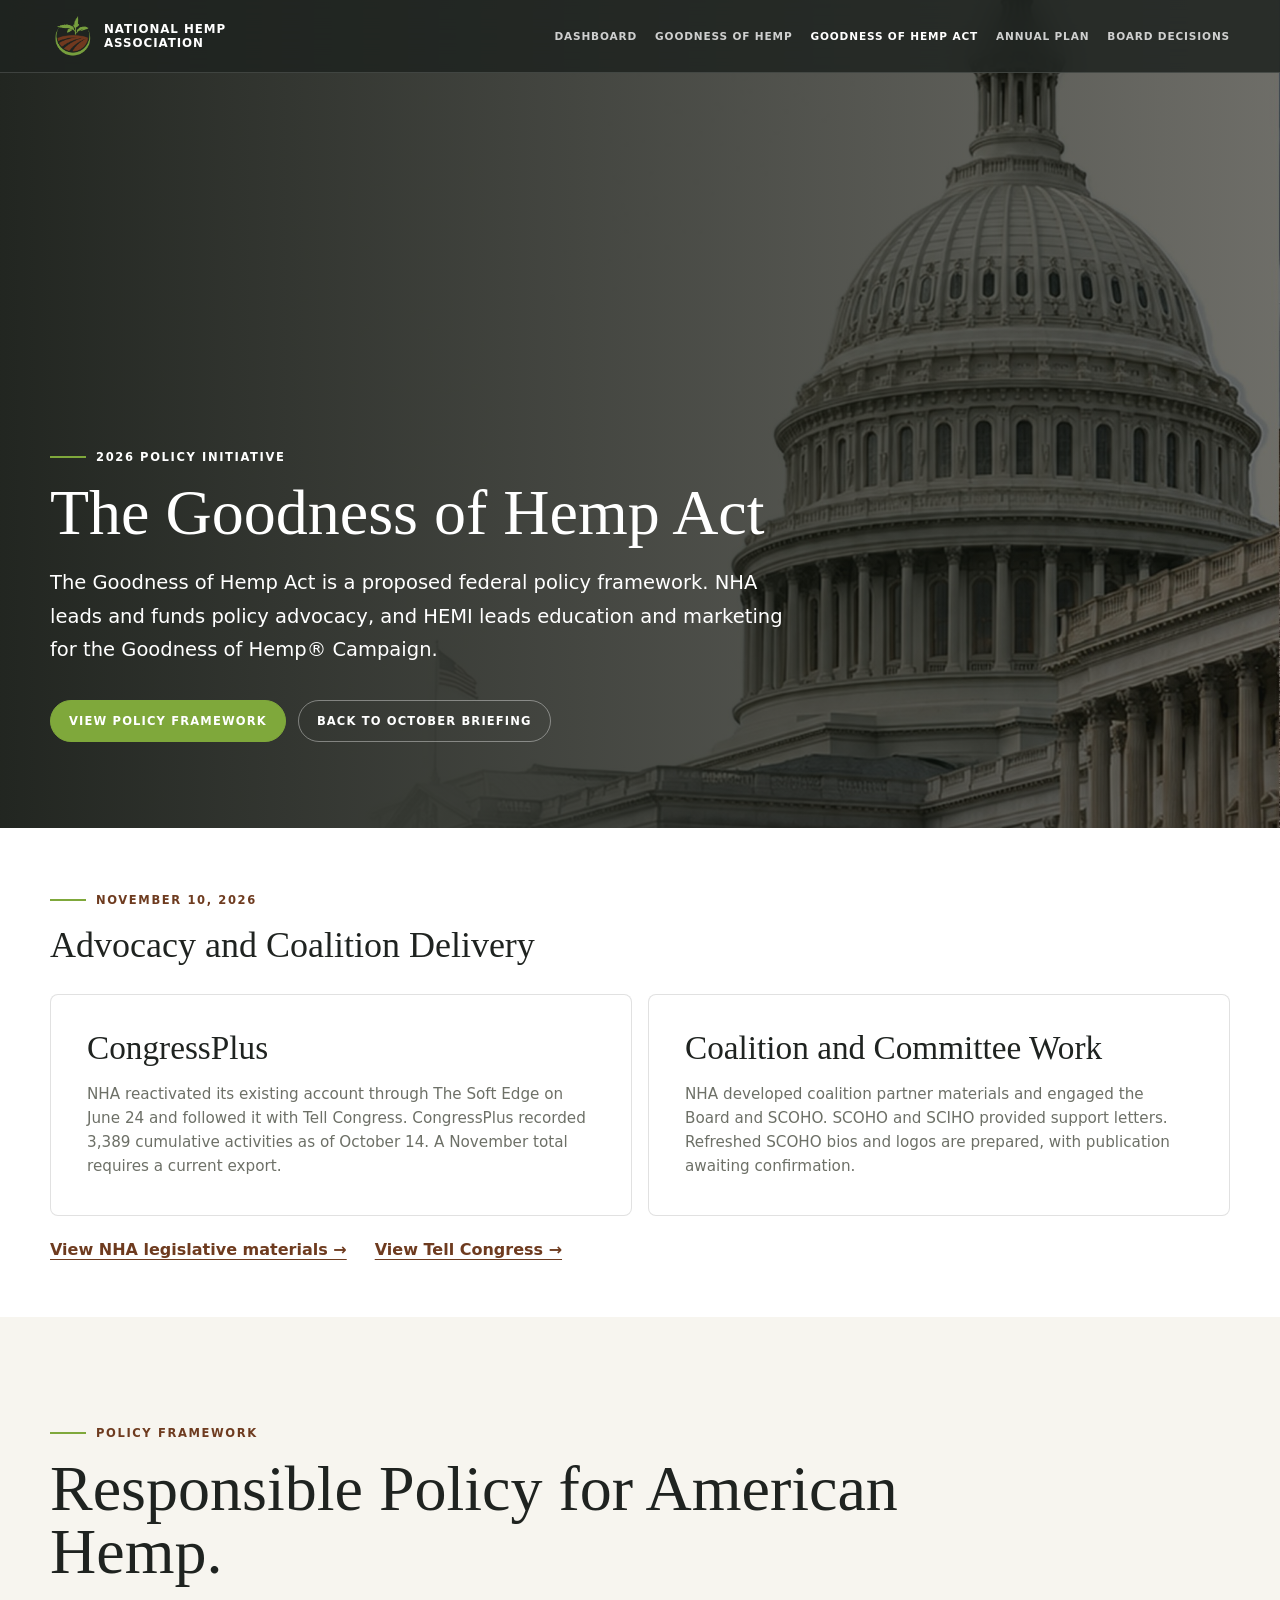
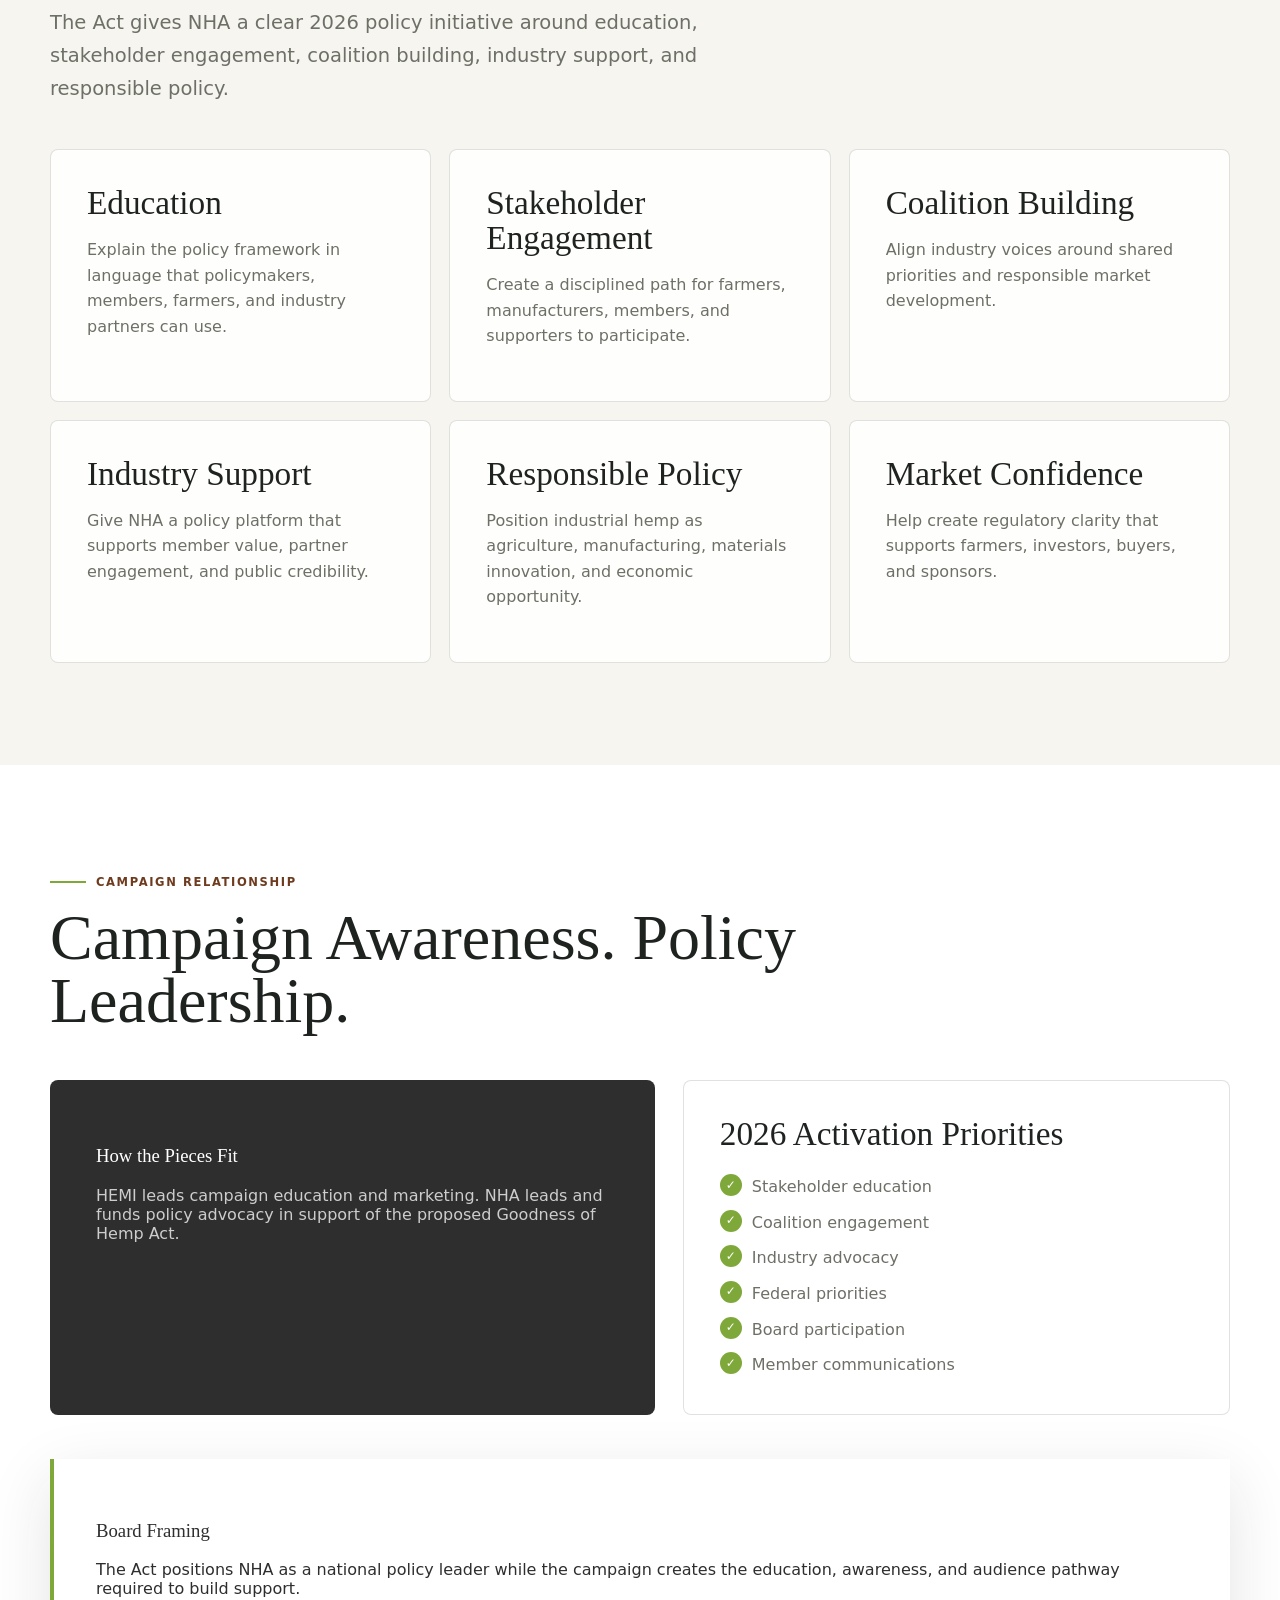
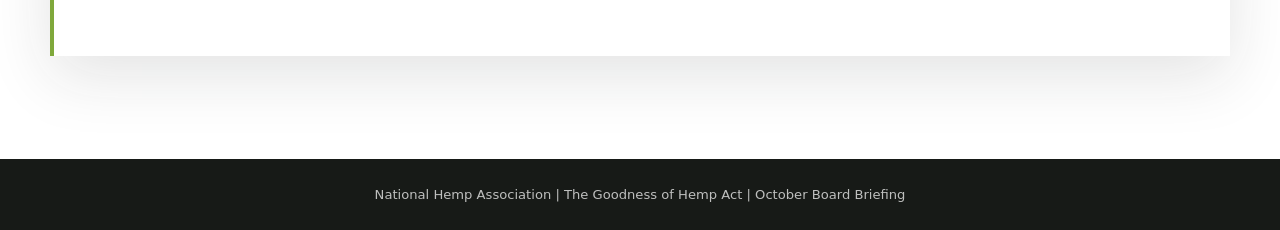
==== goodness-of-hemp-act.html @ dc33dfb2 "Create NHA October board briefing" ====
<!doctype html>
<html lang="en">
<head>
  <meta charset="utf-8">
  <meta name="viewport" content="width=device-width, initial-scale=1">
  <meta name="description" content="National Hemp Association Goodness of Hemp Act policy initiative.">
  <title>The Goodness of Hemp Act | NHA 2026 October Board Briefing</title>
  <link rel="stylesheet" href="october.css">
  <style>
    :root {
      --brown: #6e3b1f;
      --green: #7fa83b;
      --cream: #f7f5ef;
      --white: #ffffff;
      --charcoal: #2e2e2e;
      --ink: #1f2320;
      --muted: #6d7067;
      --line: rgba(46, 46, 46, 0.14);
      --blue: #233a4d;
      --shadow: 0 20px 60px rgba(31, 35, 32, 0.12);
      --radius: 8px;
    }

    * {
      box-sizing: border-box;
    }

    html {
      scroll-behavior: smooth;
      scroll-padding-top: 88px;
    }

    body {
      margin: 0;
      color: var(--charcoal);
      background: var(--cream);
      font-family: Inter, ui-sans-serif, system-ui, -apple-system, BlinkMacSystemFont, "Segoe UI", sans-serif;
    }

    a {
      color: inherit;
      text-decoration: none;
    }

    h1,
    h2,
    h3 {
      font-family: Georgia, Cambria, "Times New Roman", serif;
      font-weight: 500;
      letter-spacing: 0;
    }

    .top-nav {
      position: fixed;
      z-index: 50;
      top: 0;
      right: 0;
      left: 0;
      border-bottom: 1px solid rgba(255, 255, 255, 0.14);
      background: rgba(31, 35, 32, 0.86);
      color: var(--white);
      backdrop-filter: blur(16px);
    }

    .nav-inner {
      display: flex;
      align-items: center;
      justify-content: space-between;
      width: min(1180px, calc(100% - 32px));
      min-height: 72px;
      margin: 0 auto;
      gap: 20px;
    }

    .brand-lockup {
      display: inline-flex;
      align-items: center;
      gap: 12px;
      min-width: max-content;
      font-size: 0.74rem;
      font-weight: 900;
      letter-spacing: 0.08em;
      line-height: 1.2;
      text-transform: uppercase;
    }

    .brand-lockup img {
      width: 42px;
      height: 42px;
      object-fit: contain;
    }

    .nav-links {
      display: flex;
      gap: 18px;
      font-size: 0.66rem;
      font-weight: 900;
      letter-spacing: 0.08em;
      text-transform: uppercase;
    }

    .nav-links a {
      opacity: 0.78;
    }

    .nav-links a:hover,
    .nav-links a.active {
      opacity: 1;
    }

    .section {
      padding: clamp(76px, 8vw, 118px) 0;
    }

    .section-inner {
      width: min(1180px, calc(100% - 40px));
      margin: 0 auto;
    }

    .section-kicker {
      display: inline-flex;
      align-items: center;
      gap: 10px;
      margin-bottom: 18px;
      color: var(--brown);
      font-size: 0.72rem;
      font-weight: 900;
      letter-spacing: 0.14em;
      text-transform: uppercase;
    }

    .section-kicker::before {
      display: block;
      width: 36px;
      height: 2px;
      content: "";
      background: var(--green);
    }

    .section-title {
      max-width: 880px;
      margin: 0;
      color: var(--ink);
      font-size: clamp(2.25rem, 5vw, 5.4rem);
      line-height: 0.98;
    }

    .section-subtitle {
      max-width: 760px;
      margin: 22px 0 0;
      color: var(--muted);
      font-size: clamp(1rem, 1.7vw, 1.22rem);
      line-height: 1.7;
    }

    .hero {
      display: grid;
      min-height: 92svh;
      align-items: end;
      color: var(--white);
      background:
        linear-gradient(90deg, rgba(17, 22, 17, 0.9), rgba(17, 22, 17, 0.46)),
        url("assets/goodness-of-hemp-act-clean.jpg") right center / cover;
      padding: 150px 0 86px;
    }

    .hero .section-kicker,
    .hero .section-title,
    .hero .section-subtitle {
      color: var(--white);
    }

    .button-row {
      display: flex;
      flex-wrap: wrap;
      gap: 12px;
      margin-top: 34px;
    }

    .btn {
      display: inline-flex;
      align-items: center;
      justify-content: center;
      border: 1px solid rgba(255, 255, 255, 0.38);
      border-radius: 999px;
      padding: 13px 18px;
      color: var(--white);
      font-size: 0.72rem;
      font-weight: 900;
      letter-spacing: 0.1em;
      text-transform: uppercase;
    }

    .btn.primary {
      border-color: var(--green);
      background: var(--green);
    }

    .grid-3 {
      display: grid;
      grid-template-columns: repeat(3, minmax(0, 1fr));
      gap: 18px;
      margin-top: 44px;
    }

    .card {
      border: 1px solid var(--line);
      border-radius: var(--radius);
      padding: clamp(24px, 3vw, 36px);
      background: rgba(255, 255, 255, 0.84);
      box-shadow: 0 1px 0 rgba(255, 255, 255, 0.8) inset;
    }

    .card h3 {
      margin: 0;
      color: var(--ink);
      font-size: clamp(1.55rem, 2.6vw, 2.5rem);
      line-height: 1.05;
    }

    .card p,
    .card li {
      color: var(--muted);
      line-height: 1.6;
    }

    .feature {
      display: grid;
      grid-template-columns: 1.05fr 0.95fr;
      gap: 28px;
      margin-top: 48px;
      align-items: stretch;
    }

    .dark-panel {
      border-radius: var(--radius);
      padding: clamp(28px, 4vw, 46px);
      color: var(--white);
      background: var(--charcoal);
    }

    .dark-panel h3 {
      color: var(--white);
    }

    .dark-panel p,
    .dark-panel li {
      color: rgba(255, 255, 255, 0.76);
    }

    .check-list {
      display: grid;
      gap: 10px;
      margin: 22px 0 0;
      padding: 0;
      list-style: none;
    }

    .check-list li {
      display: flex;
      gap: 10px;
      align-items: flex-start;
    }

    .check {
      display: inline-grid;
      flex: 0 0 22px;
      width: 22px;
      height: 22px;
      place-items: center;
      border-radius: 50%;
      color: var(--white);
      background: var(--green);
      font-size: 0.75rem;
      font-weight: 900;
    }

    .relationship {
      border-left: 4px solid var(--green);
      margin-top: 44px;
      padding: clamp(24px, 3.4vw, 42px);
      background: var(--white);
      box-shadow: var(--shadow);
    }

    .site-footer {
      padding: 28px 20px;
      color: rgba(255, 255, 255, 0.72);
      background: #171a17;
      text-align: center;
      font-size: 0.82rem;
    }

    @media (max-width: 980px) {
      .nav-links {
        display: none;
      }

      .grid-3,
      .feature {
        grid-template-columns: 1fr;
      }
    }
  </style>
</head>
<body>
  <nav class="top-nav" aria-label="Primary navigation">
    <div class="nav-inner">
      <a class="brand-lockup" href="index.html#top" aria-label="National Hemp Association executive dashboard">
        <img src="assets/nha-icon.png" alt="">
        <span>National Hemp<br>Association</span>
      </a>
      <div class="nav-links">
        <a href="index.html#executive">Dashboard</a>
        <a href="goodness-of-hemp.html">Goodness of Hemp</a>
        <a class="active" href="goodness-of-hemp-act.html">Goodness of Hemp Act</a>
        <a href="index.html#annual-plan">Annual Plan</a>
        <a href="index.html#board-actions">Board Decisions</a>
      </div>
    </div>
  </nav>

  <main>
    <section class="hero">
      <div class="section-inner">
        <div class="section-kicker">2026 Policy Initiative</div>
        <h1 class="section-title">The Goodness of Hemp Act</h1>
        <p class="section-subtitle">
          The Goodness of Hemp Act is a proposed federal policy framework. NHA leads and funds policy advocacy, and HEMI leads education and marketing for the Goodness of Hemp&reg; Campaign.
        </p>
        <div class="button-row">
          <a class="btn primary" href="#policy-framework">View Policy Framework</a>
          <a class="btn" href="index.html#policy">Back to October Briefing</a>
        </div>
      </div>
    </section>

    <section class="detail-update" id="advocacy-update">
      <div class="section-inner">
        <div class="section-kicker">November 10, 2026</div>
        <h2>Advocacy and Coalition Delivery</h2>
        <div class="note-grid">
          <article class="card report-card"><h3>CongressPlus</h3><p>NHA reactivated its existing account through The Soft Edge on June 24 and followed it with Tell Congress. CongressPlus recorded 3,389 cumulative activities as of October 14. A November total requires a current export.</p></article>
          <article class="card report-card"><h3>Coalition and Committee Work</h3><p>NHA developed coalition partner materials and engaged the Board and SCOHO. SCOHO and SCIHO provided support letters. Refreshed SCOHO bios and logos are prepared, with publication awaiting confirmation.</p></article>
        </div>
        <div class="detail-links">
          <a href="https://nationalhempassociation.org/legislation/">View NHA legislative materials &rarr;</a>
          <a href="https://takeaction.io/nationalhempassociation/tell-congress-support-the-goodness-of-hemp/">View Tell Congress &rarr;</a>
        </div>
      </div>
    </section>

    <section class="section" id="policy-framework">
      <div class="section-inner">
        <div class="section-kicker">Policy Framework</div>
        <h2 class="section-title">Responsible Policy for American Hemp.</h2>
        <p class="section-subtitle">
          The Act gives NHA a clear 2026 policy initiative around education, stakeholder engagement, coalition building, industry support, and responsible policy.
        </p>

        <div class="grid-3">
          <div class="card"><h3>Education</h3><p>Explain the policy framework in language that policymakers, members, farmers, and industry partners can use.</p></div>
          <div class="card"><h3>Stakeholder Engagement</h3><p>Create a disciplined path for farmers, manufacturers, members, and supporters to participate.</p></div>
          <div class="card"><h3>Coalition Building</h3><p>Align industry voices around shared priorities and responsible market development.</p></div>
          <div class="card"><h3>Industry Support</h3><p>Give NHA a policy platform that supports member value, partner engagement, and public credibility.</p></div>
          <div class="card"><h3>Responsible Policy</h3><p>Position industrial hemp as agriculture, manufacturing, materials innovation, and economic opportunity.</p></div>
          <div class="card"><h3>Market Confidence</h3><p>Help create regulatory clarity that supports farmers, investors, buyers, and sponsors.</p></div>
        </div>
      </div>
    </section>

    <section class="section" style="background: #fff;">
      <div class="section-inner">
        <div class="section-kicker">Campaign Relationship</div>
        <h2 class="section-title">Campaign Awareness. Policy Leadership.</h2>
        <div class="feature">
          <div class="dark-panel">
            <h3>How the Pieces Fit</h3>
            <p>
              HEMI leads campaign education and marketing. NHA leads and funds policy advocacy in support of the proposed Goodness of Hemp Act.
            </p>
          </div>
          <div class="card">
            <h3>2026 Activation Priorities</h3>
            <ul class="check-list">
              <li><span class="check">&#10003;</span>Stakeholder education</li>
              <li><span class="check">&#10003;</span>Coalition engagement</li>
              <li><span class="check">&#10003;</span>Industry advocacy</li>
              <li><span class="check">&#10003;</span>Federal priorities</li>
              <li><span class="check">&#10003;</span>Board participation</li>
              <li><span class="check">&#10003;</span>Member communications</li>
            </ul>
          </div>
        </div>
        <div class="relationship">
          <h3>Board Framing</h3>
          <p>
            The Act positions NHA as a national policy leader while the campaign creates the education, awareness, and audience pathway required to build support.
          </p>
        </div>
      </div>
    </section>
  </main>

  <footer class="site-footer">
    National Hemp Association | The Goodness of Hemp Act | October Board Briefing
  </footer>
</body>
</html>
---- october.css ----
.october-briefing {
  overflow-wrap: anywhere;
}

.october-briefing .section {
  padding-block: 76px;
}

.october-briefing .section-title {
  font-size: 3.5rem;
  line-height: 1.05;
}

.october-briefing .section-subtitle {
  font-size: 1.125rem;
}

.october-briefing .hero {
  position: relative;
  min-height: 88svh;
}

.october-briefing .hero-content {
  padding-block: 100px 60px;
}

.october-briefing .hero h1 {
  max-width: 16ch;
  margin-inline: auto;
  font-size: 4.75rem;
  line-height: 1.03;
  text-transform: none;
}

.october-briefing .hero .hero-deck {
  font-size: 1.25rem;
}

.october-briefing .hero .hero-cutoff {
  color: #e4edcf;
  font-size: .95rem;
  font-weight: 700;
}

.october-briefing .nav-links {
  gap: 20px;
  font-size: .75rem;
}

.october-briefing .mobile-panel {
  max-height: calc(100dvh - 72px);
  overflow-y: auto;
}

.october-briefing .btn {
  line-height: 1.25;
  text-align: center;
}

.october-briefing .kpi-number {
  font-size: 2.75rem;
  line-height: 1.15;
}

.skip-link {
  position: fixed;
  z-index: 90;
  top: 8px;
  left: 8px;
  padding: 12px 16px;
  color: var(--ink);
  background: var(--white);
  transform: translateY(-150%);
}

.skip-link:focus {
  transform: none;
}

.october-briefing :focus-visible {
  outline: 3px solid #ad793d;
  outline-offset: 4px;
}

.video-toggle {
  position: absolute;
  right: 20px;
  bottom: 18px;
  width: 44px;
  height: 44px;
  border: 1px solid #ffffff75;
  border-radius: 50%;
  background: #1f2320da;
  color: var(--white);
  cursor: pointer;
}

.executive-note {
  max-width: 830px;
  margin: 32px 0 0;
  border-left: 3px solid var(--green);
  padding: 0 0 0 22px;
}

.executive-note p {
  margin: 0 0 12px;
  font: 1.25rem/1.6 Georgia, serif;
}

.executive-note footer {
  color: #dfe9c9;
  font-size: .9rem;
}

.plan-phases {
  display: grid;
  grid-template-columns: repeat(4, minmax(0, 1fr));
  gap: 14px;
  margin: 34px 0;
  padding: 0;
  list-style: none;
}

.plan-phases li {
  border-top: 3px solid var(--green);
  padding: 12px 4px 0;
}

.plan-phases span, .plan-phases strong {
  display: block;
}

.plan-phases span, .period-label {
  margin-bottom: 5px;
  color: var(--brown);
  font-size: .76rem;
  font-weight: 750;
}

.comparison {
  border: 1px solid var(--line);
  border-radius: var(--radius);
  background: var(--white);
}

.comparison table {
  width: 100%;
  border-collapse: collapse;
  table-layout: fixed;
}

.comparison caption {
  padding: 14px 18px;
  text-align: left;
  color: var(--muted);
  font-size: .875rem;
}

.comparison th, .comparison td {
  padding: 16px;
  text-align: left;
  vertical-align: top;
}

.comparison thead {
  color: var(--white);
  background: #303b2d;
}

.comparison thead th:first-child {
  width: 19%;
}

.comparison thead span {
  color: #e0e9d1;
  font-size: .8rem;
  font-weight: 500;
}

.comparison tbody tr {
  border-top: 1px solid var(--line);
}

.comparison tbody th {
  color: var(--brown);
  background: #f6f3ec;
}

.comparison td {
  font-size: .9rem;
  line-height: 1.55;
}

.comparison td + td {
  border-left: 1px solid var(--line);
}

.period-label {
  display: none;
}

.recovery-band {
  border-block: 1px solid var(--line);
  background: #fff;
}

.system-list {
  display: grid;
  grid-template-columns: repeat(2, minmax(0, 1fr));
  gap: 0 28px;
  margin: 34px 0 0;
}

.system-list > div {
  border-top: 1px solid var(--line);
  padding: 14px 0;
}

.system-list dt, .compact-list dt {
  color: var(--ink);
  font-weight: 750;
}

.system-list dd, .compact-list dd {
  margin: 4px 0 0;
  color: var(--muted);
  line-height: 1.45;
}

.note-grid, .program-grid {
  display: grid;
  gap: 16px;
  margin-top: 28px;
}

.note-grid {
  grid-template-columns: repeat(2, minmax(0, 1fr));
}

.program-grid {
  grid-template-columns: repeat(3, minmax(0, 1fr));
}

.report-card {
  padding: 22px;
}

.report-card h3 {
  margin: 0 0 12px;
  font: 1.55rem/1.17 Georgia, serif;
}

.report-card p, .report-card li {
  font-size: .95rem;
  line-height: 1.62;
}

.report-card p:last-child {
  margin-bottom: 0;
}

.state {
  display: block;
  margin-bottom: 10px;
  color: #4a642b;
  font-size: .76rem;
  font-weight: 800;
}

.state.pending {
  color: var(--brown);
}

.compact-list > div {
  border-top: 1px solid var(--line);
  padding: 9px 0;
  font-size: .88rem;
}

.report-link, .detail-links a {
  color: var(--brown);
  font-weight: 750;
  text-decoration: underline;
  text-underline-offset: 4px;
}

.detail-links {
  display: flex;
  flex-wrap: wrap;
  gap: 16px 28px;
  margin-top: 24px;
}

.deadline-strip {
  display: grid;
  grid-template-columns: 1fr 1fr;
  margin-top: 26px;
  border-block: 1px solid var(--line);
  background: #edf0e5;
}

.deadline-strip > div {
  padding: 18px 20px;
}

.deadline-strip > div + div {
  border-left: 1px solid var(--line);
}

.deadline-strip strong {
  display: block;
  margin-top: 5px;
}

.closing-links {
  justify-content: flex-start;
}

.detail-update {
  padding-block: 58px;
  background: #fff;
}

.detail-update h2 {
  margin: 0 0 14px;
  color: #1f2320;
  font: 2.25rem/1.15 Georgia, serif;
}

.detail-update p, .detail-update li {
  max-width: 76ch;
  line-height: 1.65;
}

@media (max-width: 980px) {
  .program-grid {
    grid-template-columns: repeat(2, minmax(0, 1fr));
  }

  .october-briefing .hero h1 {
    font-size: 3.75rem;
  }
}

@media (max-width: 720px) {
  .october-briefing .section {
    padding-block: 54px;
  }

  .october-briefing .hero h1 {
    font-size: 2.8rem;
  }

  .october-briefing .section-title {
    font-size: 2.5rem;
  }

  .plan-phases {
    grid-template-columns: repeat(2, minmax(0, 1fr));
  }

  .note-grid, .program-grid, .system-list, .deadline-strip {
    grid-template-columns: 1fr;
  }

  .deadline-strip > div + div {
    border-left: 0;
    border-top: 1px solid var(--line);
  }

  .comparison table, .comparison tbody, .comparison tr, .comparison th, .comparison td {
    display: block;
    width: 100%;
  }

  .comparison thead {
    position: absolute;
    width: 1px;
    height: 1px;
    overflow: hidden;
    clip-path: inset(50%);
  }

  .comparison td + td {
    border-left: 0;
    border-top: 1px solid var(--line);
  }

  .period-label {
    display: block;
  }
}
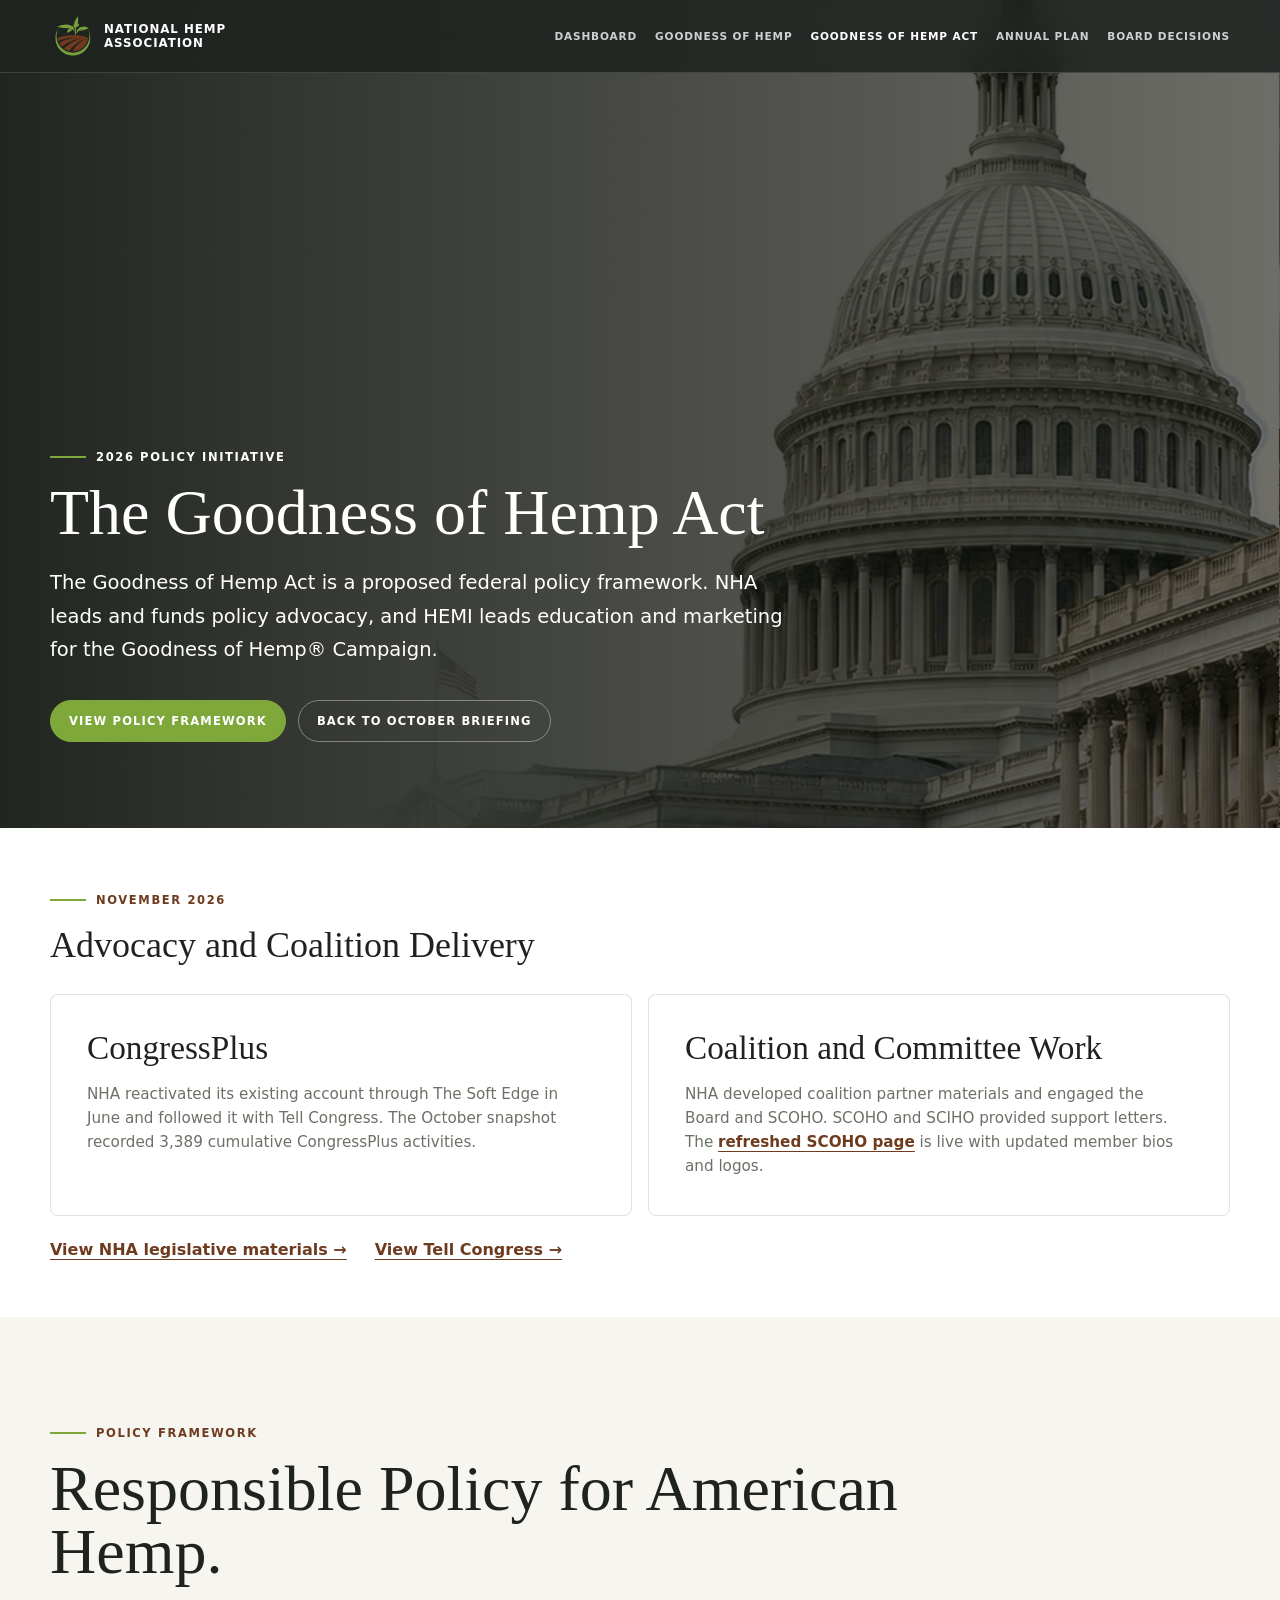
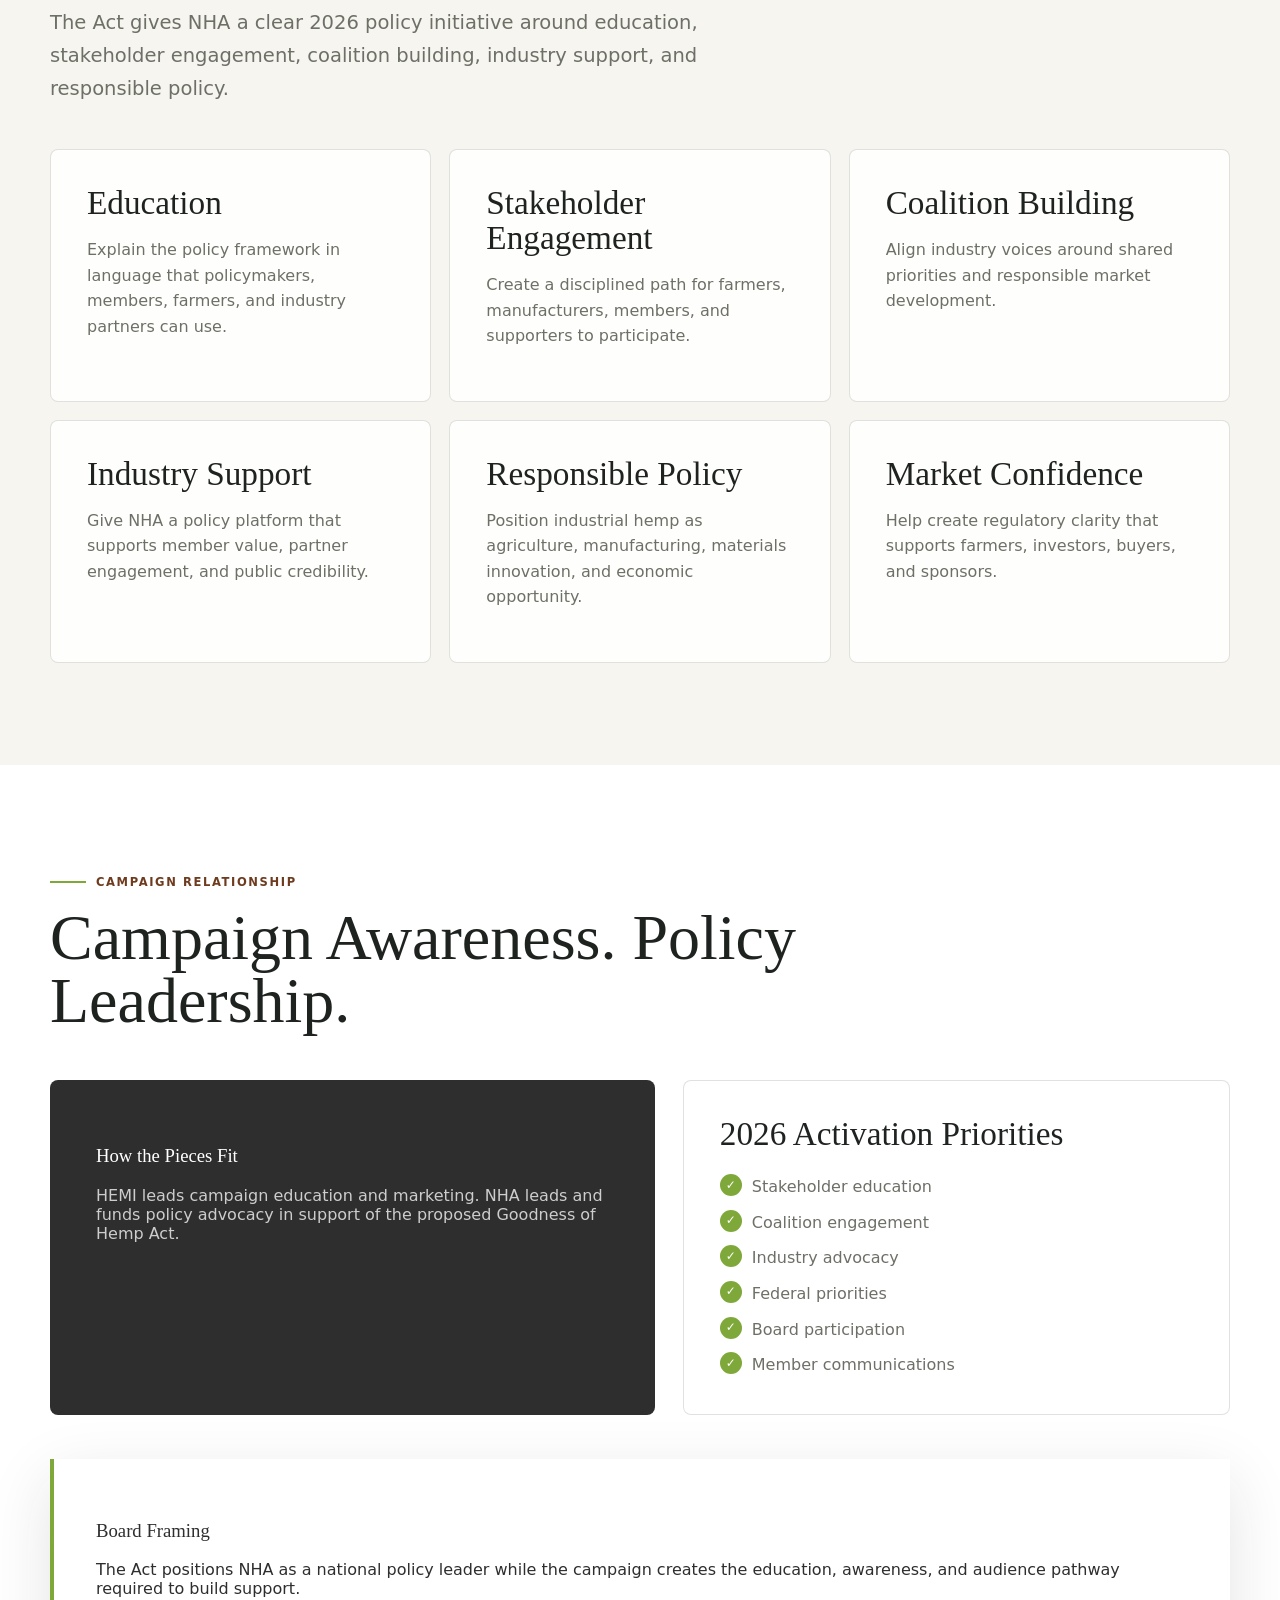
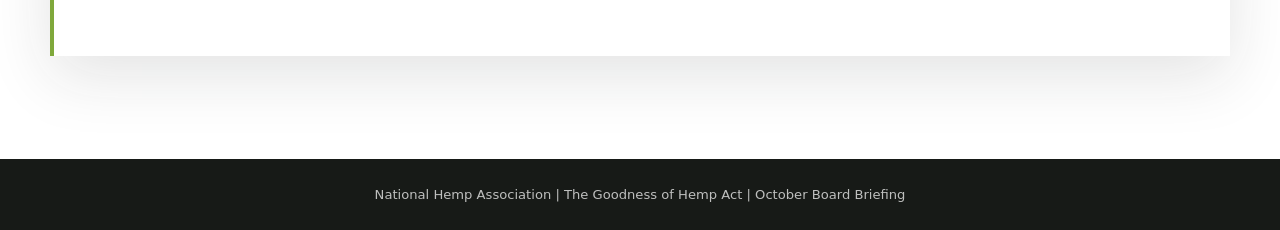
==== commit 4f9a6b64: "Revise October briefing for board distribution" ====
--- a/goodness-of-hemp-act.html
+++ b/goodness-of-hemp-act.html
@@ -337,11 +337,11 @@
 
     <section class="detail-update" id="advocacy-update">
       <div class="section-inner">
-        <div class="section-kicker">November 10, 2026</div>
+        <div class="section-kicker">November 2026</div>
         <h2>Advocacy and Coalition Delivery</h2>
         <div class="note-grid">
-          <article class="card report-card"><h3>CongressPlus</h3><p>NHA reactivated its existing account through The Soft Edge on June 24 and followed it with Tell Congress. CongressPlus recorded 3,389 cumulative activities as of October 14. A November total requires a current export.</p></article>
-          <article class="card report-card"><h3>Coalition and Committee Work</h3><p>NHA developed coalition partner materials and engaged the Board and SCOHO. SCOHO and SCIHO provided support letters. Refreshed SCOHO bios and logos are prepared, with publication awaiting confirmation.</p></article>
+          <article class="card report-card"><h3>CongressPlus</h3><p>NHA reactivated its existing account through The Soft Edge in June and followed it with Tell Congress. The October snapshot recorded 3,389 cumulative CongressPlus activities.</p></article>
+          <article class="card report-card"><h3>Coalition and Committee Work</h3><p>NHA developed coalition partner materials and engaged the Board and SCOHO. SCOHO and SCIHO provided support letters. The <a class="report-link" href="https://nationalhempassociation.org/standing-committee-of-hemp-organizations/">refreshed SCOHO page</a> is live with updated member bios and logos.</p></article>
         </div>
         <div class="detail-links">
           <a href="https://nationalhempassociation.org/legislation/">View NHA legislative materials &rarr;</a>
--- a/october.css
+++ b/october.css
@@ -126,11 +126,11 @@
   padding: 12px 4px 0;
 }
 
-.plan-phases span, .plan-phases strong {
+.plan-phases strong {
   display: block;
 }
 
-.plan-phases span, .period-label {
+.period-label {
   margin-bottom: 5px;
   color: var(--brown);
   font-size: .76rem;
@@ -171,12 +171,6 @@
   width: 19%;
 }
 
-.comparison thead span {
-  color: #e0e9d1;
-  font-size: .8rem;
-  font-weight: 500;
-}
-
 .comparison tbody tr {
   border-top: 1px solid var(--line);
 }
@@ -216,12 +210,12 @@
   padding: 14px 0;
 }
 
-.system-list dt, .compact-list dt {
+.system-list dt {
   color: var(--ink);
   font-weight: 750;
 }
 
-.system-list dd, .compact-list dd {
+.system-list dd {
   margin: 4px 0 0;
   color: var(--muted);
   line-height: 1.45;
@@ -267,16 +261,6 @@
   font-weight: 800;
 }
 
-.state.pending {
-  color: var(--brown);
-}
-
-.compact-list > div {
-  border-top: 1px solid var(--line);
-  padding: 9px 0;
-  font-size: .88rem;
-}
-
 .report-link, .detail-links a {
   color: var(--brown);
   font-weight: 750;
